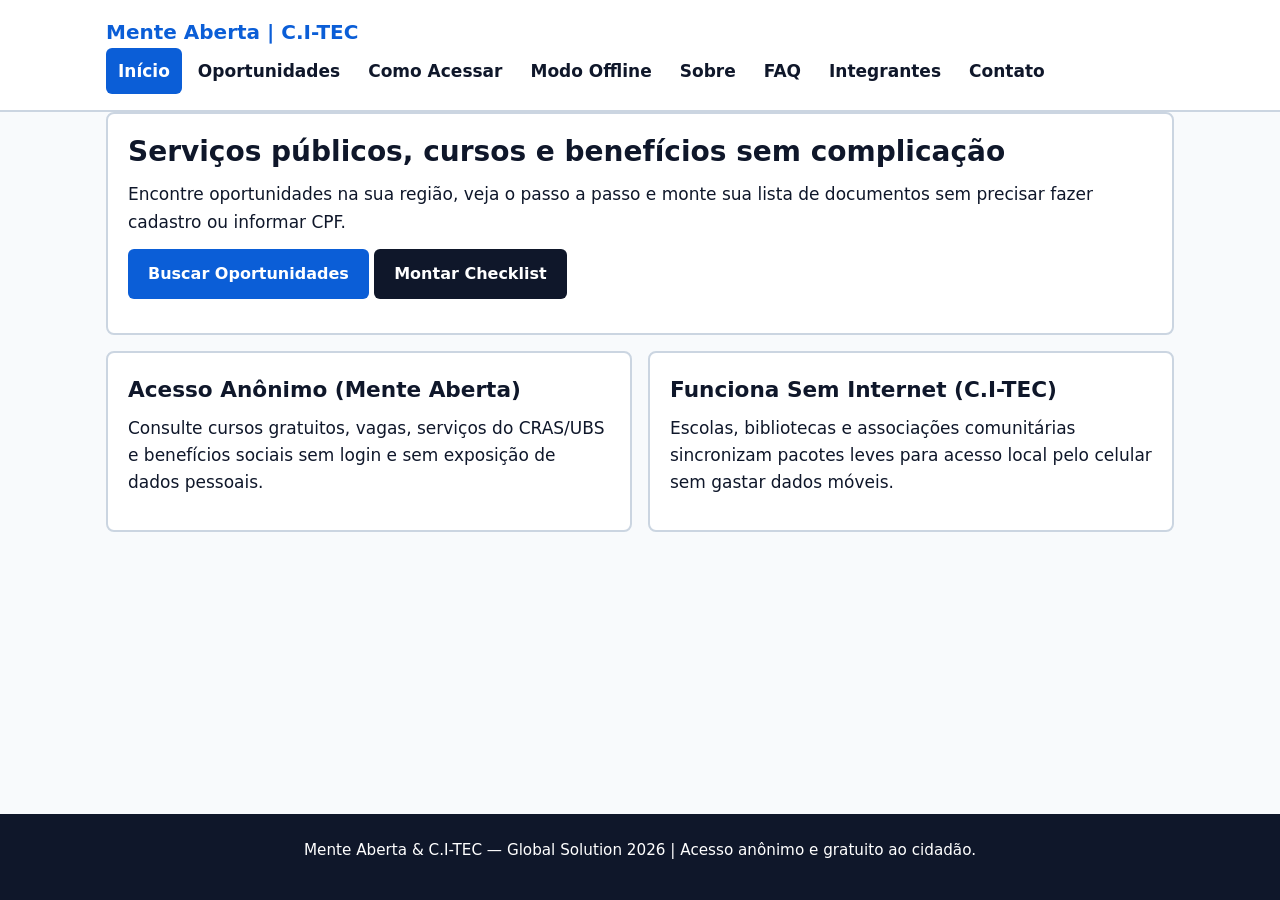
==== index.html @ 87402fcc "feat: estrutura base, css mobile-first e menu hamburguer acessivel" ====
<!DOCTYPE html>
<html lang="pt-BR">
<head>
  <meta charset="UTF-8">
  <meta name="viewport" content="width=device-width, initial-scale=1.0">
  <title>Mente Aberta & C.I-TEC | Cidadania Acessível</title>
  <link rel="stylesheet" href="css/style.css">
</head>
<body>
  <a href="#conteudo-principal" class="skip-link">Pular para o conteúdo principal</a>

  <header class="cabecalho">
    <div class="container cabecalho-conteudo">
      <a href="index.html" class="logo">Mente Aberta | C.I-TEC</a>
      <button type="button" id="btn-menu" class="btn-menu" aria-expanded="false" aria-controls="menu-principal">
        Menu
      </button>
      <nav id="menu-principal" class="menu-principal" aria-label="Navegação principal">
        <ul class="menu-lista">
          <li><a href="index.html" aria-current="page">Início</a></li>
          <li><a href="oportunidades.html">Oportunidades</a></li>
          <li><a href="como-acessar.html">Como Acessar</a></li>
          <li><a href="modo-offline.html">Modo Offline</a></li>
          <li><a href="sobre.html">Sobre</a></li>
          <li><a href="faq.html">FAQ</a></li>
          <li><a href="integrantes.html">Integrantes</a></li>
          <li><a href="contato.html">Contato</a></li>
        </ul>
      </nav>
    </div>
  </header>

  <main id="conteudo-principal" class="container">
    <section class="card">
      <h1>Serviços públicos, cursos e benefícios sem complicação</h1>
      <p>Encontre oportunidades na sua região, veja o passo a passo e monte sua lista de documentos sem precisar fazer cadastro ou informar CPF.</p>
      <p>
        <a href="oportunidades.html" class="btn">Buscar Oportunidades</a>
        <a href="como-acessar.html" class="btn btn-secundario">Montar Checklist</a>
      </p>
    </section>

    <section class="grade-cards">
      <article class="card">
        <h2>Acesso Anônimo (Mente Aberta)</h2>
        <p>Consulte cursos gratuitos, vagas, serviços do CRAS/UBS e benefícios sociais sem login e sem exposição de dados pessoais.</p>
      </article>
      <article class="card">
        <h2>Funciona Sem Internet (C.I-TEC)</h2>
        <p>Escolas, bibliotecas e associações comunitárias sincronizam pacotes leves para acesso local pelo celular sem gastar dados móveis.</p>
      </article>
    </section>
  </main>

  <footer class="rodape">
    <div class="container">
      <p>Mente Aberta & C.I-TEC — Global Solution 2026 | Acesso anônimo e gratuito ao cidadão.</p>
    </div>
  </footer>

  <script src="js/main.js"></script>
</body>
</html>
---- css/style.css ----
:root {
  --cor-fundo: #f8fafc;
  --cor-superficie: #ffffff;
  --cor-texto: #0f172a;
  --cor-texto-suave: #334155;
  --cor-primaria: #0b5ed7;
  --cor-primaria-escura: #084298;
  --cor-foco: #f59e0b;
  --cor-borda: #cbd5e1;
  --cor-sucesso: #15803d;
  --cor-sucesso-fundo: #dcfce7;
  --cor-erro: #b91c1c;
  --cor-erro-fundo: #fee2e2;
  --cor-tag: #e2e8f0;
}

* {
  box-sizing: border-box;
  margin: 0;
  padding: 0;
}

body {
  font-family: system-ui, -apple-system, sans-serif;
  font-size: 1.0625rem;
  line-height: 1.6;
  background-color: var(--cor-fundo);
  color: var(--cor-texto);
  display: flex;
  flex-direction: column;
  min-height: 100vh;
}

a:focus-visible,
button:focus-visible,
input:focus-visible,
select:focus-visible,
textarea:focus-visible {
  outline: 3px solid var(--cor-foco);
  outline-offset: 2px;
}

.skip-link {
  position: absolute;
  left: -9999px;
  background: var(--cor-texto);
  color: #ffffff;
  padding: 0.75rem 1rem;
  z-index: 100;
}

.skip-link:focus {
  left: 1rem;
  top: 1rem;
}

.container {
  width: 100%;
  max-width: 1100px;
  margin: 0 auto;
  padding: 0 1rem;
}

.cabecalho {
  background-color: var(--cor-superficie);
  border-bottom: 2px solid var(--cor-borda);
  padding: 1rem 0;
}

.cabecalho-conteudo {
  display: flex;
  justify-content: space-between;
  align-items: center;
  flex-wrap: wrap;
}

.logo {
  font-size: 1.25rem;
  font-weight: 800;
  color: var(--cor-primaria);
  text-decoration: none;
}

.btn-menu {
  background: var(--cor-primaria);
  color: #ffffff;
  border: none;
  padding: 0.6rem 1rem;
  font-size: 1rem;
  font-weight: 700;
  border-radius: 6px;
  cursor: pointer;
}

.menu-principal {
  display: none;
  width: 100%;
  margin-top: 1rem;
}

.menu-principal.ativo {
  display: block;
}

.menu-lista {
  list-style: none;
  display: flex;
  flex-direction: column;
  gap: 0.5rem;
}

.menu-lista a {
  display: block;
  padding: 0.6rem 0.75rem;
  color: var(--cor-texto);
  text-decoration: none;
  font-weight: 600;
  border-radius: 6px;
}

.menu-lista a:hover,
.menu-lista a[aria-current="page"] {
  background-color: var(--cor-primaria);
  color: #ffffff;
}

main {
  flex: 1;
  padding: 2rem 0;
}

h1 {
  font-size: 1.75rem;
  margin-bottom: 0.75rem;
  line-height: 1.25;
}

h2 {
  font-size: 1.35rem;
  margin-bottom: 0.5rem;
}

h3 {
  font-size: 1.15rem;
  margin-bottom: 0.4rem;
}

p {
  margin-bottom: 0.85rem;
}

.card {
  background: var(--cor-superficie);
  border: 2px solid var(--cor-borda);
  border-radius: 8px;
  padding: 1.25rem;
  margin-bottom: 1rem;
}

.grade-cards {
  display: grid;
  grid-template-columns: 1fr;
  gap: 1rem;
  margin-top: 1rem;
}

.tag {
  display: inline-block;
  background: var(--cor-tag);
  color: var(--cor-texto);
  font-size: 0.85rem;
  font-weight: 700;
  padding: 0.2rem 0.6rem;
  border-radius: 4px;
  margin-right: 0.4rem;
  margin-bottom: 0.5rem;
}

.btn {
  display: inline-block;
  background: var(--cor-primaria);
  color: #ffffff;
  padding: 0.75rem 1.25rem;
  border-radius: 6px;
  text-decoration: none;
  font-weight: 700;
  font-size: 1rem;
  border: none;
  cursor: pointer;
}

.btn:hover {
  background: var(--cor-primaria-escura);
}

.btn-secundario {
  background: var(--cor-texto);
}

.grupo-filtros {
  display: grid;
  grid-template-columns: 1fr;
  gap: 1rem;
  margin-bottom: 1.25rem;
}

.campo-form {
  display: flex;
  flex-direction: column;
  gap: 0.35rem;
  margin-bottom: 1rem;
}

label {
  font-weight: 700;
}

input[type="text"],
input[type="email"],
input[type="search"],
select,
textarea {
  width: 100%;
  padding: 0.7rem;
  font-size: 1rem;
  border: 2px solid var(--cor-borda);
  border-radius: 6px;
  background: var(--cor-superficie);
  color: var(--cor-texto);
}

.lista-passos {
  padding-left: 1.5rem;
  margin-bottom: 1.25rem;
}

.lista-passos li {
  margin-bottom: 0.5rem;
}

.lista-checklist {
  list-style: none;
  display: flex;
  flex-direction: column;
  gap: 0.65rem;
  margin-top: 0.75rem;
}

.item-check {
  display: flex;
  align-items: center;
  gap: 0.65rem;
  padding: 0.65rem;
  border: 1px solid var(--cor-borda);
  border-radius: 6px;
  background: var(--cor-fundo);
}

.item-check input[type="checkbox"] {
  width: 1.25rem;
  height: 1.25rem;
  accent-color: var(--cor-primaria);
}

.progresso-texto {
  font-weight: 700;
  color: var(--cor-primaria);
  margin-top: 0.75rem;
}

.msg-erro {
  color: var(--cor-erro);
  font-size: 0.9rem;
  font-weight: 700;
  min-height: 1.2rem;
}

.alerta-sucesso {
  background: var(--cor-sucesso-fundo);
  color: var(--cor-sucesso);
  border: 2px solid var(--cor-sucesso);
  padding: 1rem;
  border-radius: 6px;
  font-weight: 700;
  margin-top: 1rem;
}

.oculto {
  display: none;
}

.rodape {
  background: var(--cor-texto);
  color: #ffffff;
  padding: 1.5rem 0;
  margin-top: 2rem;
  text-align: center;
  font-size: 0.95rem;
}

@media (min-width: 768px) {
  .grade-cards {
    grid-template-columns: repeat(2, 1fr);
  }

  .grupo-filtros {
    grid-template-columns: 2fr 1fr 1fr;
  }
}

@media (min-width: 860px) {
  .btn-menu {
    display: none;
  }

  .menu-principal {
    display: block;
    width: auto;
    margin-top: 0;
  }

  .menu-lista {
    flex-direction: row;
    gap: 0.25rem;
  }
}
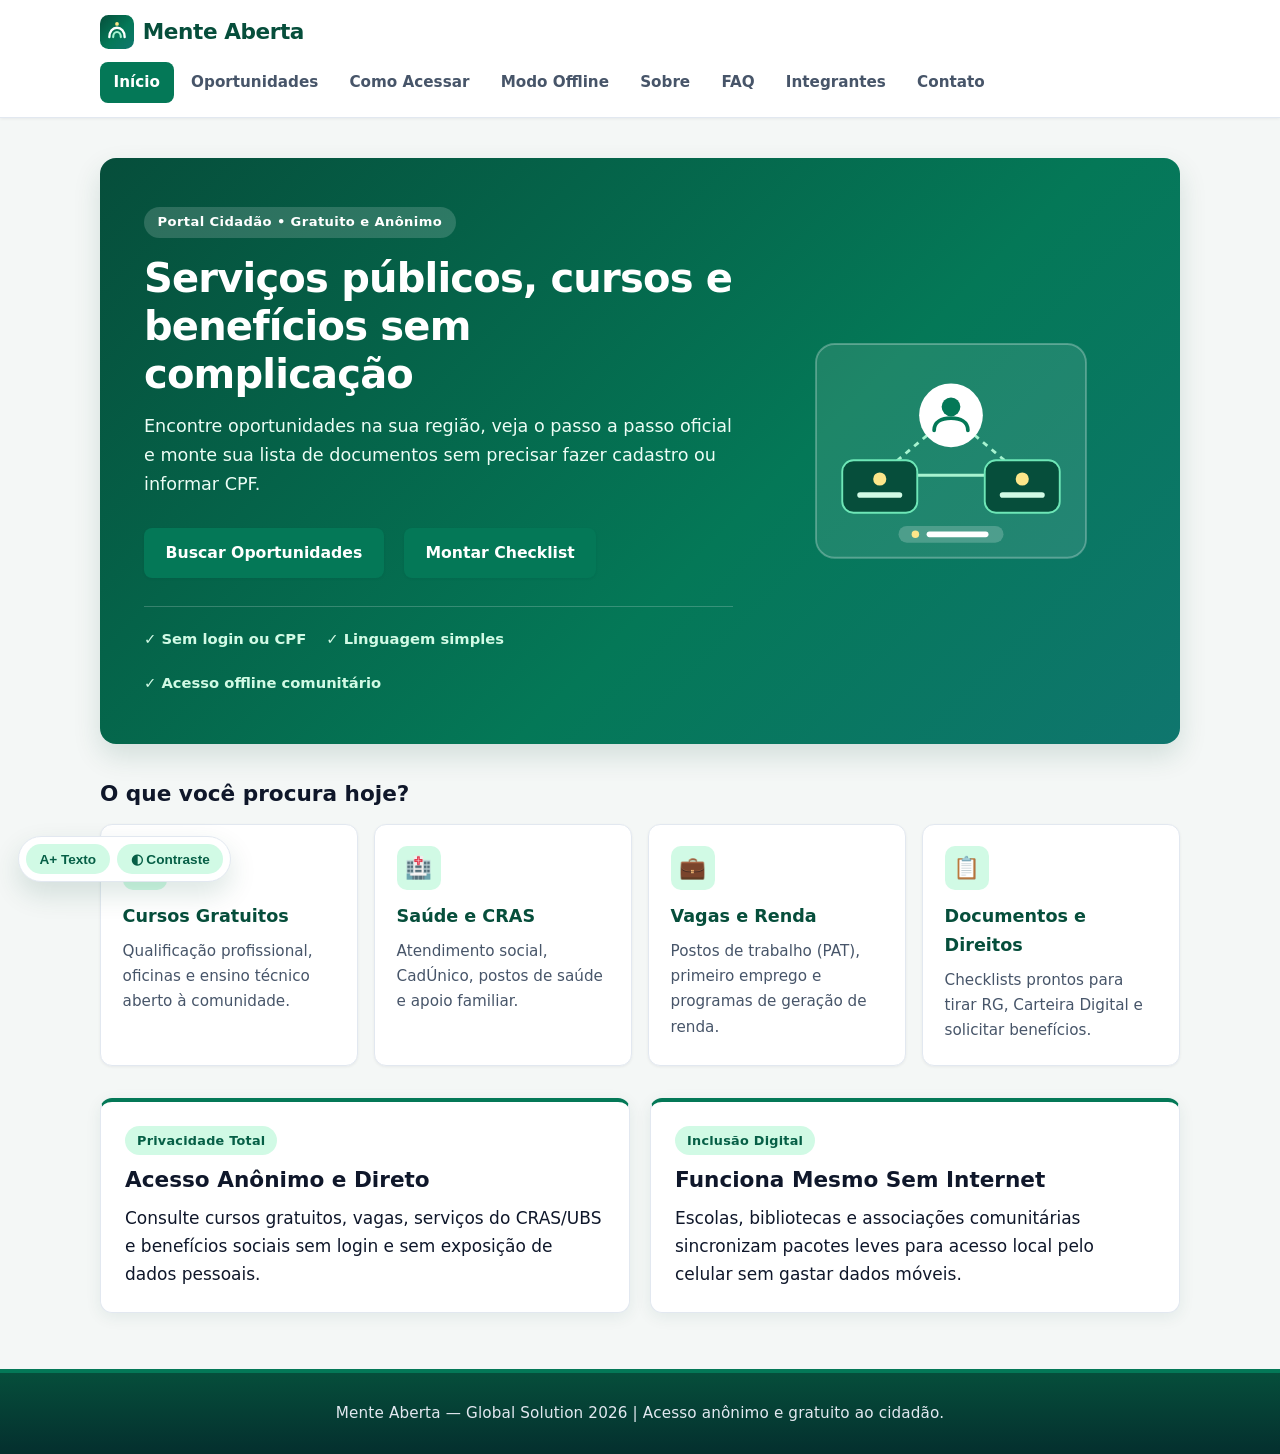
==== commit fb25ffdb: "feat(ui): consolida identidade visual Mente Aberta, logo SVG, acessibilidade, CSS limpo e atualiza R" ====
--- a/index.html
+++ b/index.html
@@ -3,15 +3,16 @@
 <head>
   <meta charset="UTF-8">
   <meta name="viewport" content="width=device-width, initial-scale=1.0">
-  <title>Mente Aberta & C.I-TEC | Cidadania Acessível</title>
-  <link rel="stylesheet" href="css/style.css">
+  <title>Mente Aberta | Guia de Serviços Públicos e Oportunidades</title>
+  <link rel="icon" type="image/svg+xml" href="assets/img/logo.svg">
+<link rel="stylesheet" href="css/style.css">
 </head>
 <body>
   <a href="#conteudo-principal" class="skip-link">Pular para o conteúdo principal</a>
 
   <header class="cabecalho">
     <div class="container cabecalho-conteudo">
-      <a href="index.html" class="logo">Mente Aberta | C.I-TEC</a>
+      <a href="index.html" class="logo"><img src="assets/img/logo.svg" alt="" class="logo-icone"><span>Mente Aberta</span></a>
       <button type="button" id="btn-menu" class="btn-menu" aria-expanded="false" aria-controls="menu-principal">
         Menu
       </button>
@@ -31,22 +32,82 @@
   </header>
 
   <main id="conteudo-principal" class="container">
-    <section class="card">
-      <h1>Serviços públicos, cursos e benefícios sem complicação</h1>
-      <p>Encontre oportunidades na sua região, veja o passo a passo e monte sua lista de documentos sem precisar fazer cadastro ou informar CPF.</p>
-      <p>
-        <a href="oportunidades.html" class="btn">Buscar Oportunidades</a>
-        <a href="como-acessar.html" class="btn btn-secundario">Montar Checklist</a>
-      </p>
+    <section class="hero">
+      <div class="hero-texto">
+        <span class="hero-selo">Portal Cidadão • Gratuito e Anônimo</span>
+        <h1>Serviços públicos, cursos e benefícios sem complicação</h1>
+        <p>Encontre oportunidades na sua região, veja o passo a passo oficial e monte sua lista de documentos sem precisar fazer cadastro ou informar CPF.</p>
+        <div class="hero-acoes">
+          <a href="oportunidades.html" class="btn btn-claro">Buscar Oportunidades</a>
+          <a href="como-acessar.html" class="btn btn-contorno">Montar Checklist</a>
+        </div>
+        <div class="hero-destaques">
+          <span>✓ Sem login ou CPF</span>
+          <span>✓ Linguagem simples</span>
+          <span>✓ Acesso offline comunitário</span>
+        </div>
+      </div>
+
+      <div class="hero-ilustracao" aria-hidden="true">
+        <svg viewBox="0 0 320 260" width="320" height="260" fill="none" xmlns="http://www.w3.org/2000/svg">
+          <rect x="16" y="16" width="288" height="228" rx="20" fill="rgba(255,255,255,0.10)" stroke="rgba(255,255,255,0.28)" stroke-width="2"/>
+          <path d="M84 156L160 92L236 156" stroke="#a7f3d0" stroke-width="3" stroke-dasharray="6 6"/>
+          <path d="M84 156H236" stroke="#a7f3d0" stroke-width="3"/>
+          <circle cx="160" cy="92" r="34" fill="#ffffff"/>
+          <circle cx="160" cy="83" r="10" fill="#047857"/>
+          <path d="M142 108C142 99 150 95 160 95C170 95 178 99 178 108" stroke="#047857" stroke-width="4" stroke-linecap="round"/>
+          <rect x="44" y="140" width="80" height="56" rx="12" fill="#064e3b" stroke="#6ee7b7" stroke-width="2"/>
+          <circle cx="84" cy="160" r="7" fill="#fde68a"/>
+          <rect x="60" y="174" width="48" height="6" rx="3" fill="#d1fae5"/>
+          <rect x="196" y="140" width="80" height="56" rx="12" fill="#064e3b" stroke="#6ee7b7" stroke-width="2"/>
+          <circle cx="236" cy="160" r="7" fill="#fde68a"/>
+          <rect x="212" y="174" width="48" height="6" rx="3" fill="#d1fae5"/>
+          <rect x="104" y="210" width="112" height="18" rx="9" fill="rgba(255,255,255,0.2)"/>
+          <circle cx="122" cy="219" r="4" fill="#fde68a"/>
+          <rect x="134" y="216" width="66" height="6" rx="3" fill="#ffffff"/>
+        </svg>
+      </div>
+    </section>
+
+    <section class="secao-home">
+      <h2>O que você procura hoje?</h2>
+      <div class="grade-categorias">
+        <a href="oportunidades.html?categoria=cursos" class="card-categoria">
+          <div class="icone-box" aria-hidden="true">🎓</div>
+          <h3>Cursos Gratuitos</h3>
+          <p>Qualificação profissional, oficinas e ensino técnico aberto à comunidade.</p>
+        </a>
+
+        <a href="oportunidades.html?categoria=servicos" class="card-categoria">
+          <div class="icone-box" aria-hidden="true">🏥</div>
+          <h3>Saúde e CRAS</h3>
+          <p>Atendimento social, CadÚnico, postos de saúde e apoio familiar.</p>
+        </a>
+
+        <a href="oportunidades.html?categoria=vagas" class="card-categoria">
+          <div class="icone-box" aria-hidden="true">💼</div>
+          <h3>Vagas e Renda</h3>
+          <p>Postos de trabalho (PAT), primeiro emprego e programas de geração de renda.</p>
+        </a>
+
+        <a href="como-acessar.html" class="card-categoria">
+          <div class="icone-box" aria-hidden="true">📋</div>
+          <h3>Documentos e Direitos</h3>
+          <p>Checklists prontos para tirar RG, Carteira Digital e solicitar benefícios.</p>
+        </a>
+      </div>
     </section>
 
     <section class="grade-cards">
       <article class="card">
-        <h2>Acesso Anônimo (Mente Aberta)</h2>
+        <span class="tag">Privacidade Total</span>
+        <h2>Acesso Anônimo e Direto</h2>
         <p>Consulte cursos gratuitos, vagas, serviços do CRAS/UBS e benefícios sociais sem login e sem exposição de dados pessoais.</p>
       </article>
+
       <article class="card">
-        <h2>Funciona Sem Internet (C.I-TEC)</h2>
+        <span class="tag">Inclusão Digital</span>
+        <h2>Funciona Mesmo Sem Internet</h2>
         <p>Escolas, bibliotecas e associações comunitárias sincronizam pacotes leves para acesso local pelo celular sem gastar dados móveis.</p>
       </article>
     </section>
@@ -54,7 +115,7 @@
 
   <footer class="rodape">
     <div class="container">
-      <p>Mente Aberta & C.I-TEC — Global Solution 2026 | Acesso anônimo e gratuito ao cidadão.</p>
+      <p>Mente Aberta — Global Solution 2026 | Acesso anônimo e gratuito ao cidadão.</p>
     </div>
   </footer>
 
--- a/css/style.css
+++ b/css/style.css
@@ -1,17 +1,23 @@
 :root {
-  --cor-fundo: #f8fafc;
+  --cor-fundo: #f4f7f6;
   --cor-superficie: #ffffff;
   --cor-texto: #0f172a;
-  --cor-texto-suave: #334155;
-  --cor-primaria: #0b5ed7;
-  --cor-primaria-escura: #084298;
+  --cor-texto-suave: #475569;
+  --cor-primaria: #047857;
+  --cor-primaria-escura: #064e3b;
+  --cor-primaria-suave: #d1fae5;
+  --cor-primaria-texto: #065f46;
+  --cor-destaque: #0f766e;
   --cor-foco: #f59e0b;
-  --cor-borda: #cbd5e1;
+  --cor-borda: #e2e8f0;
+  --cor-borda-input: #cbd5e1;
   --cor-sucesso: #15803d;
   --cor-sucesso-fundo: #dcfce7;
   --cor-erro: #b91c1c;
   --cor-erro-fundo: #fee2e2;
-  --cor-tag: #e2e8f0;
+  --sombra-sm: 0 1px 3px rgba(15, 23, 42, 0.06);
+  --sombra-md: 0 4px 16px rgba(6, 78, 59, 0.08);
+  --sombra-lg: 0 12px 28px rgba(6, 78, 59, 0.14);
 }
 
 * {
@@ -21,9 +27,9 @@
 }
 
 body {
-  font-family: system-ui, -apple-system, sans-serif;
+  font-family: system-ui, -apple-system, "Segoe UI", Roboto, sans-serif;
   font-size: 1.0625rem;
-  line-height: 1.6;
+  line-height: 1.65;
   background-color: var(--cor-fundo);
   color: var(--cor-texto);
   display: flex;
@@ -43,28 +49,34 @@
 .skip-link {
   position: absolute;
   left: -9999px;
-  background: var(--cor-texto);
+  background: var(--cor-primaria-escura);
   color: #ffffff;
   padding: 0.75rem 1rem;
+  border-radius: 0 0 8px 0;
+  font-weight: 700;
   z-index: 100;
 }
 
 .skip-link:focus {
   left: 1rem;
-  top: 1rem;
+  top: 0;
 }
 
 .container {
   width: 100%;
-  max-width: 1100px;
+  max-width: 1120px;
   margin: 0 auto;
-  padding: 0 1rem;
+  padding: 0 1.25rem;
 }
 
 .cabecalho {
   background-color: var(--cor-superficie);
-  border-bottom: 2px solid var(--cor-borda);
-  padding: 1rem 0;
+  border-bottom: 1px solid var(--cor-borda);
+  box-shadow: var(--sombra-sm);
+  padding: 0.9rem 0;
+  position: sticky;
+  top: 0;
+  z-index: 50;
 }
 
 .cabecalho-conteudo {
@@ -72,30 +84,44 @@
   justify-content: space-between;
   align-items: center;
   flex-wrap: wrap;
+  gap: 0.75rem;
 }
 
 .logo {
-  font-size: 1.25rem;
+  font-size: 1.35rem;
   font-weight: 800;
-  color: var(--cor-primaria);
+  letter-spacing: -0.02em;
+  color: var(--cor-primaria-escura);
   text-decoration: none;
+  display: inline-flex;
+  align-items: center;
+  gap: 0.55rem;
+}
+
+.logo-icone {
+  width: 34px;
+  height: 34px;
+  display: block;
+  flex-shrink: 0;
 }
 
 .btn-menu {
   background: var(--cor-primaria);
   color: #ffffff;
   border: none;
-  padding: 0.6rem 1rem;
-  font-size: 1rem;
-  font-weight: 700;
-  border-radius: 6px;
+  padding: 0.55rem 1rem;
+  font-size: 0.95rem;
+  font-weight: 700;
+  border-radius: 8px;
   cursor: pointer;
 }
 
 .menu-principal {
   display: none;
   width: 100%;
-  margin-top: 1rem;
+  margin-top: 0.75rem;
+  padding-top: 0.75rem;
+  border-top: 1px solid var(--cor-borda);
 }
 
 .menu-principal.ativo {
@@ -106,19 +132,25 @@
   list-style: none;
   display: flex;
   flex-direction: column;
-  gap: 0.5rem;
+  gap: 0.35rem;
 }
 
 .menu-lista a {
   display: block;
-  padding: 0.6rem 0.75rem;
-  color: var(--cor-texto);
+  padding: 0.5rem 0.85rem;
+  color: var(--cor-texto-suave);
   text-decoration: none;
+  font-size: 0.95rem;
   font-weight: 600;
-  border-radius: 6px;
-}
-
-.menu-lista a:hover,
+  border-radius: 8px;
+  transition: background-color 0.2s ease, color 0.2s ease;
+}
+
+.menu-lista a:hover {
+  background-color: var(--cor-primaria-suave);
+  color: var(--cor-primaria-texto);
+}
+
 .menu-lista a[aria-current="page"] {
   background-color: var(--cor-primaria);
   color: #ffffff;
@@ -126,93 +158,300 @@
 
 main {
   flex: 1;
-  padding: 2rem 0;
+}
+
+main.container {
+  padding-top: 2.5rem;
+  padding-bottom: 3.5rem;
 }
 
 h1 {
-  font-size: 1.75rem;
+  font-size: 1.9rem;
+  font-weight: 800;
+  letter-spacing: -0.02em;
+  color: var(--cor-texto);
+  margin-bottom: 0.65rem;
+  line-height: 1.2;
+}
+
+main > h1 {
+  border-left: 5px solid var(--cor-primaria);
+  padding-left: 0.9rem;
   margin-bottom: 0.75rem;
-  line-height: 1.25;
+}
+
+main > p {
+  color: var(--cor-texto-suave);
+  font-size: 1.08rem;
+  max-width: 72ch;
+  padding-left: 1.2rem;
+  margin-bottom: 2rem;
 }
 
 h2 {
   font-size: 1.35rem;
-  margin-bottom: 0.5rem;
+  font-weight: 800;
+  color: var(--cor-texto);
+  margin-bottom: 0.65rem;
+  line-height: 1.3;
 }
 
 h3 {
-  font-size: 1.15rem;
-  margin-bottom: 0.4rem;
+  font-size: 1.1rem;
+  font-weight: 700;
+  color: var(--cor-primaria-escura);
+  margin: 0.5rem 0;
 }
 
 p {
+  margin-bottom: 0.9rem;
+}
+
+p:last-child {
+  margin-bottom: 0;
+}
+
+.hero {
+  background: linear-gradient(135deg, var(--cor-primaria-escura) 0%, var(--cor-primaria) 60%, var(--cor-destaque) 100%);
+  color: #ffffff;
+  border-radius: 16px;
+  padding: 2.25rem 1.75rem;
+  margin-bottom: 2.25rem;
+  box-shadow: var(--sombra-lg);
+  animation: surgirSuave 0.55s ease-out both;
+}
+
+.hero-selo {
+  display: inline-block;
+  background: rgba(255, 255, 255, 0.16);
+  color: #ffffff;
+  font-size: 0.82rem;
+  font-weight: 700;
+  letter-spacing: 0.03em;
+  padding: 0.3rem 0.85rem;
+  border-radius: 999px;
+  margin-bottom: 1rem;
+}
+
+.hero h1 {
+  color: #ffffff;
+  font-size: 2rem;
+  max-width: 24ch;
   margin-bottom: 0.85rem;
 }
 
-.card {
-  background: var(--cor-superficie);
-  border: 2px solid var(--cor-borda);
-  border-radius: 8px;
-  padding: 1.25rem;
-  margin-bottom: 1rem;
-}
-
-.grade-cards {
+.hero p {
+  color: #ecfdf5;
+  font-size: 1.1rem;
+  max-width: 62ch;
+  margin-bottom: 1.5rem;
+}
+
+.hero-acoes {
+  display: flex;
+  flex-wrap: wrap;
+  gap: 0.75rem;
+  margin-bottom: 1.75rem;
+}
+
+.btn-claro {
+  background: #ffffff;
+  color: var(--cor-primaria-escura);
+}
+
+.btn-claro:hover {
+  background: #ecfdf5;
+  color: var(--cor-primaria-escura);
+}
+
+.btn-contorno {
+  background: rgba(255, 255, 255, 0.12);
+  color: #ffffff;
+  border: 2px solid rgba(255, 255, 255, 0.75);
+}
+
+.btn-contorno:hover {
+  background: rgba(255, 255, 255, 0.24);
+}
+
+.hero-destaques {
+  display: flex;
+  flex-wrap: wrap;
+  gap: 1.25rem;
+  padding-top: 1.25rem;
+  border-top: 1px solid rgba(255, 255, 255, 0.2);
+  font-size: 0.92rem;
+  font-weight: 600;
+  color: #d1fae5;
+}
+
+.hero-ilustracao {
+  display: none;
+}
+
+.secao-home {
+  margin-bottom: 2rem;
+}
+
+.grade-categorias {
   display: grid;
   grid-template-columns: 1fr;
   gap: 1rem;
   margin-top: 1rem;
 }
 
+.card-categoria {
+  display: block;
+  background: var(--cor-superficie);
+  border: 1.5px solid var(--cor-borda);
+  border-radius: 12px;
+  padding: 1.35rem;
+  text-decoration: none;
+  color: var(--cor-texto);
+  box-shadow: var(--sombra-sm);
+  transition: transform 0.2s ease, border-color 0.2s ease, box-shadow 0.2s ease;
+  animation: surgirSuave 0.5s ease-out both;
+}
+
+.card-categoria:nth-child(1) { animation-delay: 0.06s; }
+.card-categoria:nth-child(2) { animation-delay: 0.14s; }
+.card-categoria:nth-child(3) { animation-delay: 0.22s; }
+.card-categoria:nth-child(4) { animation-delay: 0.30s; }
+
+.card-categoria:hover {
+  transform: translateY(-3px);
+  border-color: var(--cor-primaria);
+  box-shadow: var(--sombra-md);
+}
+
+.card-categoria p {
+  color: var(--cor-texto-suave);
+  font-size: 0.95rem;
+}
+
+.icone-box {
+  width: 44px;
+  height: 44px;
+  border-radius: 10px;
+  background: var(--cor-primaria-suave);
+  display: flex;
+  align-items: center;
+  justify-content: center;
+  font-size: 1.35rem;
+  margin-bottom: 0.75rem;
+  transition: transform 0.25s ease, background-color 0.25s ease;
+}
+
+.card-categoria:hover .icone-box {
+  transform: scale(1.12) rotate(-4deg);
+  background-color: var(--cor-primaria);
+}
+
+.card {
+  background: var(--cor-superficie);
+  border: 1px solid var(--cor-borda);
+  border-top: 4px solid var(--cor-primaria);
+  border-radius: 12px;
+  padding: 1.5rem;
+  margin-bottom: 1.25rem;
+  box-shadow: var(--sombra-md);
+  transition: transform 0.2s ease, box-shadow 0.2s ease;
+  animation: surgirSuave 0.5s ease-out both;
+}
+
+.grade-cards {
+  display: grid;
+  grid-template-columns: 1fr;
+  gap: 1.25rem;
+  margin-top: 1.25rem;
+}
+
+.grade-cards .card {
+  margin-bottom: 0;
+  display: flex;
+  flex-direction: column;
+  justify-content: space-between;
+}
+
+.grade-cards .card:hover {
+  transform: translateY(-3px);
+  box-shadow: var(--sombra-lg);
+}
+
 .tag {
   display: inline-block;
-  background: var(--cor-tag);
-  color: var(--cor-texto);
-  font-size: 0.85rem;
-  font-weight: 700;
-  padding: 0.2rem 0.6rem;
-  border-radius: 4px;
+  align-self: flex-start;
+  background: var(--cor-primaria-suave);
+  color: var(--cor-primaria-texto);
+  font-size: 0.8rem;
+  font-weight: 700;
+  letter-spacing: 0.02em;
+  padding: 0.25rem 0.75rem;
+  border-radius: 999px;
   margin-right: 0.4rem;
-  margin-bottom: 0.5rem;
+  margin-bottom: 0.65rem;
 }
 
 .btn {
   display: inline-block;
   background: var(--cor-primaria);
   color: #ffffff;
-  padding: 0.75rem 1.25rem;
-  border-radius: 6px;
+  padding: 0.75rem 1.35rem;
+  border-radius: 8px;
   text-decoration: none;
   font-weight: 700;
-  font-size: 1rem;
+  font-size: 0.98rem;
   border: none;
   cursor: pointer;
+  margin-right: 0.5rem;
+  margin-top: 0.35rem;
+  box-shadow: var(--sombra-sm);
+  transition: background-color 0.2s ease, transform 0.15s ease, box-shadow 0.2s ease;
 }
 
 .btn:hover {
   background: var(--cor-primaria-escura);
+  transform: translateY(-1px);
+  box-shadow: var(--sombra-md);
+}
+
+.btn:active,
+.btn-menu:active {
+  transform: translateY(1px) scale(0.98);
 }
 
 .btn-secundario {
   background: var(--cor-texto);
+}
+
+.btn-secundario:hover {
+  background: #1e293b;
 }
 
 .grupo-filtros {
   display: grid;
   grid-template-columns: 1fr;
   gap: 1rem;
-  margin-bottom: 1.25rem;
+}
+
+.acoes-filtro {
+  display: flex;
+  gap: 0.65rem;
+  flex-wrap: wrap;
+  grid-column: 1 / -1;
 }
 
 .campo-form {
   display: flex;
   flex-direction: column;
-  gap: 0.35rem;
-  margin-bottom: 1rem;
+  gap: 0.4rem;
+  margin-bottom: 0.85rem;
 }
 
 label {
   font-weight: 700;
+  font-size: 0.95rem;
+  color: var(--cor-texto);
 }
 
 input[type="text"],
@@ -221,12 +460,28 @@
 select,
 textarea {
   width: 100%;
-  padding: 0.7rem;
+  padding: 0.75rem 0.9rem;
   font-size: 1rem;
-  border: 2px solid var(--cor-borda);
-  border-radius: 6px;
+  font-family: inherit;
+  border: 1.5px solid var(--cor-borda-input);
+  border-radius: 8px;
   background: var(--cor-superficie);
   color: var(--cor-texto);
+  transition: border-color 0.2s ease, box-shadow 0.2s ease;
+}
+
+input:focus,
+select:focus,
+textarea:focus {
+  border-color: var(--cor-primaria);
+  box-shadow: 0 0 0 3px rgba(4, 120, 87, 0.18);
+  outline: none;
+}
+
+#contador-resultados {
+  font-weight: 700;
+  color: var(--cor-texto-suave);
+  margin-top: 0.5rem;
 }
 
 .lista-passos {
@@ -235,7 +490,8 @@
 }
 
 .lista-passos li {
-  margin-bottom: 0.5rem;
+  margin-bottom: 0.6rem;
+  padding-left: 0.25rem;
 }
 
 .lista-checklist {
@@ -249,28 +505,50 @@
 .item-check {
   display: flex;
   align-items: center;
-  gap: 0.65rem;
-  padding: 0.65rem;
-  border: 1px solid var(--cor-borda);
-  border-radius: 6px;
+  gap: 0.75rem;
+  padding: 0.8rem 1rem;
+  border: 1.5px solid var(--cor-borda);
+  border-radius: 8px;
   background: var(--cor-fundo);
+  transition: border-color 0.2s ease, background-color 0.2s ease;
+}
+
+.item-check:hover {
+  border-color: var(--cor-primaria);
+  background: #ecfdf5;
+}
+
+.item-check:has(input:checked) {
+  border-color: var(--cor-sucesso);
+  background: var(--cor-sucesso-fundo);
 }
 
 .item-check input[type="checkbox"] {
   width: 1.25rem;
   height: 1.25rem;
   accent-color: var(--cor-primaria);
+  cursor: pointer;
+}
+
+.item-check label {
+  cursor: pointer;
+  flex: 1;
 }
 
 .progresso-texto {
-  font-weight: 700;
-  color: var(--cor-primaria);
-  margin-top: 0.75rem;
+  display: inline-block;
+  background: var(--cor-primaria-suave);
+  color: var(--cor-primaria-texto);
+  padding: 0.45rem 0.9rem;
+  border-radius: 8px;
+  font-weight: 700;
+  font-size: 0.95rem;
+  margin-top: 1rem;
 }
 
 .msg-erro {
   color: var(--cor-erro);
-  font-size: 0.9rem;
+  font-size: 0.88rem;
   font-weight: 700;
   min-height: 1.2rem;
 }
@@ -278,9 +556,9 @@
 .alerta-sucesso {
   background: var(--cor-sucesso-fundo);
   color: var(--cor-sucesso);
-  border: 2px solid var(--cor-sucesso);
-  padding: 1rem;
-  border-radius: 6px;
+  border: 1.5px solid var(--cor-sucesso);
+  padding: 1rem 1.25rem;
+  border-radius: 8px;
   font-weight: 700;
   margin-top: 1rem;
 }
@@ -289,16 +567,180 @@
   display: none;
 }
 
+.foto-integrante {
+  width: 108px;
+  height: 108px;
+  object-fit: cover;
+  border-radius: 50%;
+  border: 3px solid var(--cor-primaria);
+  box-shadow: var(--sombra-md);
+  margin-bottom: 0.9rem;
+  display: block;
+  transition: transform 0.25s ease, border-color 0.25s ease;
+}
+
+.card:hover .foto-integrante {
+  transform: scale(1.05);
+  border-color: var(--cor-destaque);
+}
+
+.links-integrante {
+  display: flex;
+  gap: 0.65rem;
+  flex-wrap: wrap;
+  margin-top: 0.85rem;
+}
+
+.links-integrante a {
+  display: inline-block;
+  padding: 0.4rem 0.95rem;
+  border-radius: 6px;
+  background: var(--cor-primaria-suave);
+  color: var(--cor-primaria-texto);
+  text-decoration: none;
+  font-size: 0.9rem;
+  font-weight: 700;
+  transition: background-color 0.2s ease, color 0.2s ease;
+}
+
+.links-integrante a:hover {
+  background: var(--cor-primaria);
+  color: #ffffff;
+}
+
 .rodape {
-  background: var(--cor-texto);
-  color: #ffffff;
-  padding: 1.5rem 0;
-  margin-top: 2rem;
+  background: linear-gradient(180deg, var(--cor-primaria-escura) 0%, #042f2e 100%);
+  color: #e2e8f0;
+  border-top: 4px solid var(--cor-primaria);
+  padding: 1.75rem 0;
+  margin-top: auto;
   text-align: center;
   font-size: 0.95rem;
+  letter-spacing: 0.01em;
+}
+
+main > h1,
+main > p {
+  animation: surgirSuave 0.45s ease-out both;
+}
+
+.hero-ilustracao svg {
+  animation: flutuar 4.5s ease-in-out infinite;
+}
+
+html.fonte-maior {
+  font-size: 118%;
+}
+
+html.alto-contraste {
+  --cor-fundo: #000000;
+  --cor-superficie: #0a0a0a;
+  --cor-texto: #ffffff;
+  --cor-texto-suave: #facc15;
+  --cor-primaria: #facc15;
+  --cor-primaria-escura: #eab308;
+  --cor-primaria-suave: #1f2937;
+  --cor-primaria-texto: #facc15;
+  --cor-destaque: #38bdf8;
+  --cor-borda: #ffffff;
+  --cor-borda-input: #facc15;
+}
+
+html.alto-contraste .hero {
+  background: #0a0a0a;
+  border: 2px solid #facc15;
+}
+
+html.alto-contraste .hero h1,
+html.alto-contraste .hero p,
+html.alto-contraste .hero-destaques {
+  color: #ffffff;
+}
+
+html.alto-contraste .btn,
+html.alto-contraste .btn-menu,
+html.alto-contraste .menu-lista a[aria-current="page"],
+html.alto-contraste .btn-claro {
+  background: #facc15;
+  color: #000000;
+}
+
+html.alto-contraste .card,
+html.alto-contraste .card-categoria,
+html.alto-contraste .cabecalho {
+  border-color: #ffffff;
+}
+
+.barra-acessibilidade {
+  position: fixed;
+  bottom: 1.15rem;
+  left: 1.15rem;
+  z-index: 90;
+  display: flex;
+  gap: 0.45rem;
+  background: var(--cor-superficie);
+  border: 1.5px solid var(--cor-borda);
+  padding: 0.4rem;
+  border-radius: 999px;
+  box-shadow: var(--sombra-lg);
+}
+
+.btn-acess {
+  background: var(--cor-primaria-suave);
+  color: var(--cor-primaria-texto);
+  border: none;
+  padding: 0.45rem 0.85rem;
+  border-radius: 999px;
+  font-size: 0.85rem;
+  font-weight: 700;
+  cursor: pointer;
+  transition: background-color 0.2s ease, color 0.2s ease;
+}
+
+.btn-acess:hover,
+.btn-acess[aria-pressed="true"] {
+  background: var(--cor-primaria);
+  color: #ffffff;
+}
+
+html.alto-contraste .btn-acess[aria-pressed="true"] {
+  background: #facc15;
+  color: #000000;
+}
+
+@keyframes surgirSuave {
+  from {
+    opacity: 0;
+    transform: translateY(16px);
+  }
+  to {
+    opacity: 1;
+    transform: translateY(0);
+  }
+}
+
+@keyframes flutuar {
+  0%, 100% {
+    transform: translateY(0);
+  }
+  50% {
+    transform: translateY(-8px);
+  }
 }
 
 @media (min-width: 768px) {
+  .hero {
+    padding: 3rem 2.75rem;
+  }
+
+  .hero h1 {
+    font-size: 2.5rem;
+  }
+
+  .grade-categorias {
+    grid-template-columns: repeat(2, 1fr);
+  }
+
   .grade-cards {
     grid-template-columns: repeat(2, 1fr);
   }
@@ -308,7 +750,30 @@
   }
 }
 
-@media (min-width: 860px) {
+@media (min-width: 960px) {
+  .hero {
+    display: grid;
+    grid-template-columns: 1.35fr 0.85fr;
+    align-items: center;
+    gap: 2rem;
+  }
+
+  .hero-ilustracao {
+    display: flex;
+    justify-content: center;
+    align-items: center;
+  }
+
+  .hero-ilustracao svg {
+    width: 100%;
+    max-width: 300px;
+    height: auto;
+  }
+
+  .grade-categorias {
+    grid-template-columns: repeat(4, 1fr);
+  }
+
   .btn-menu {
     display: none;
   }
@@ -317,10 +782,22 @@
     display: block;
     width: auto;
     margin-top: 0;
+    padding-top: 0;
+    border-top: none;
   }
 
   .menu-lista {
     flex-direction: row;
     gap: 0.25rem;
   }
+}
+
+@media (prefers-reduced-motion: reduce) {
+  *,
+  *::before,
+  *::after {
+    animation-duration: 0.01ms !important;
+    animation-iteration-count: 1 !important;
+    transition-duration: 0.01ms !important;
+  }
 }
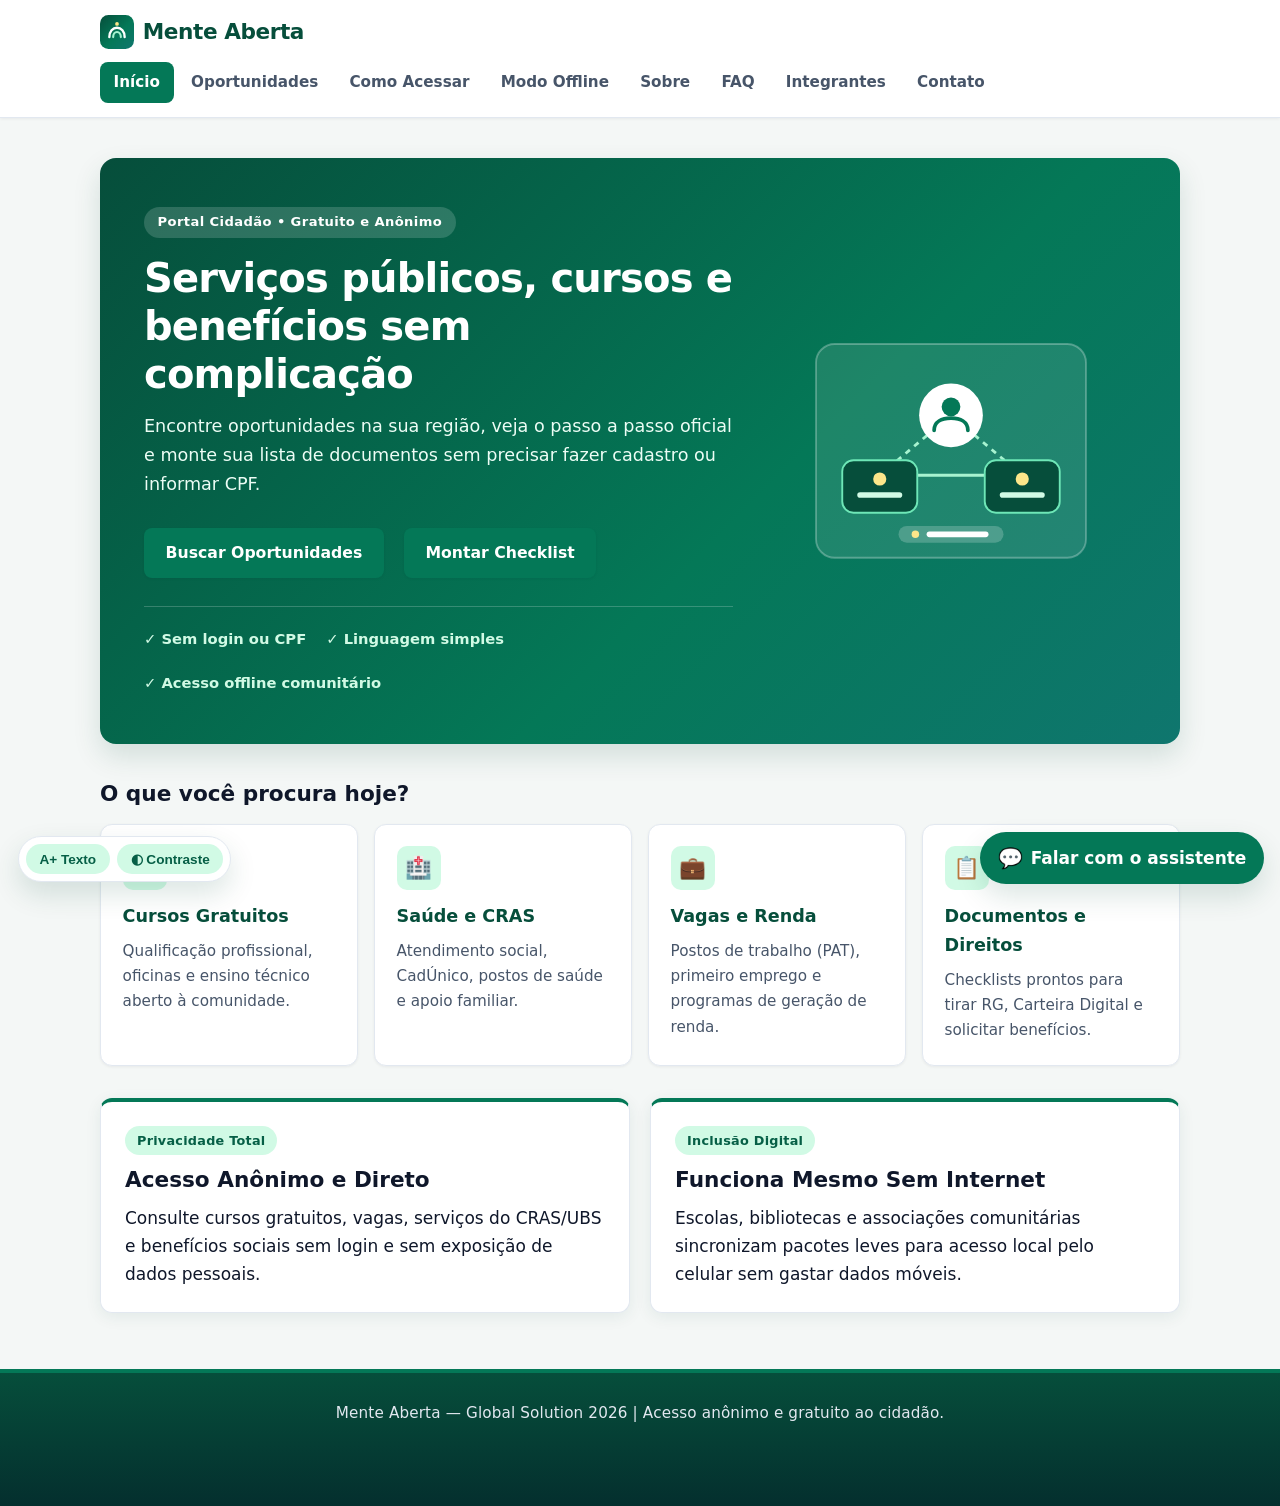
==== commit 29c38e47: "merge: atualiza branch com a nova identidade visual da main" ====
--- a/index.html
+++ b/index.html
@@ -120,5 +120,6 @@
   </footer>
 
   <script src="js/main.js"></script>
+  <script src="js/chatbot.js"></script>
 </body>
 </html>
--- a/css/style.css
+++ b/css/style.css
@@ -792,6 +792,42 @@
   }
 }
 
+.botao-chatbot {
+  position: fixed;
+  right: 1rem;
+  bottom: 1rem;
+  z-index: 50;
+  display: inline-flex;
+  align-items: center;
+  gap: 0.5rem;
+  min-height: 48px;
+  padding: 0.75rem 1.1rem;
+  border-radius: 999px;
+  background-color: var(--cor-primaria);
+  color: #ffffff;
+  font-weight: 700;
+  text-decoration: none;
+  box-shadow: var(--sombra-lg);
+}
+
+.botao-chatbot:hover {
+  background-color: var(--cor-primaria-escura);
+}
+
+.botao-chatbot-icone {
+  font-size: 1.25rem;
+  line-height: 1;
+}
+
+html.alto-contraste .botao-chatbot {
+  background: #facc15;
+  color: #000000;
+}
+
+.rodape {
+  padding-bottom: 5rem;
+}
+
 @media (prefers-reduced-motion: reduce) {
   *,
   *::before,
@@ -800,4 +836,4 @@
     animation-iteration-count: 1 !important;
     transition-duration: 0.01ms !important;
   }
-}+}
